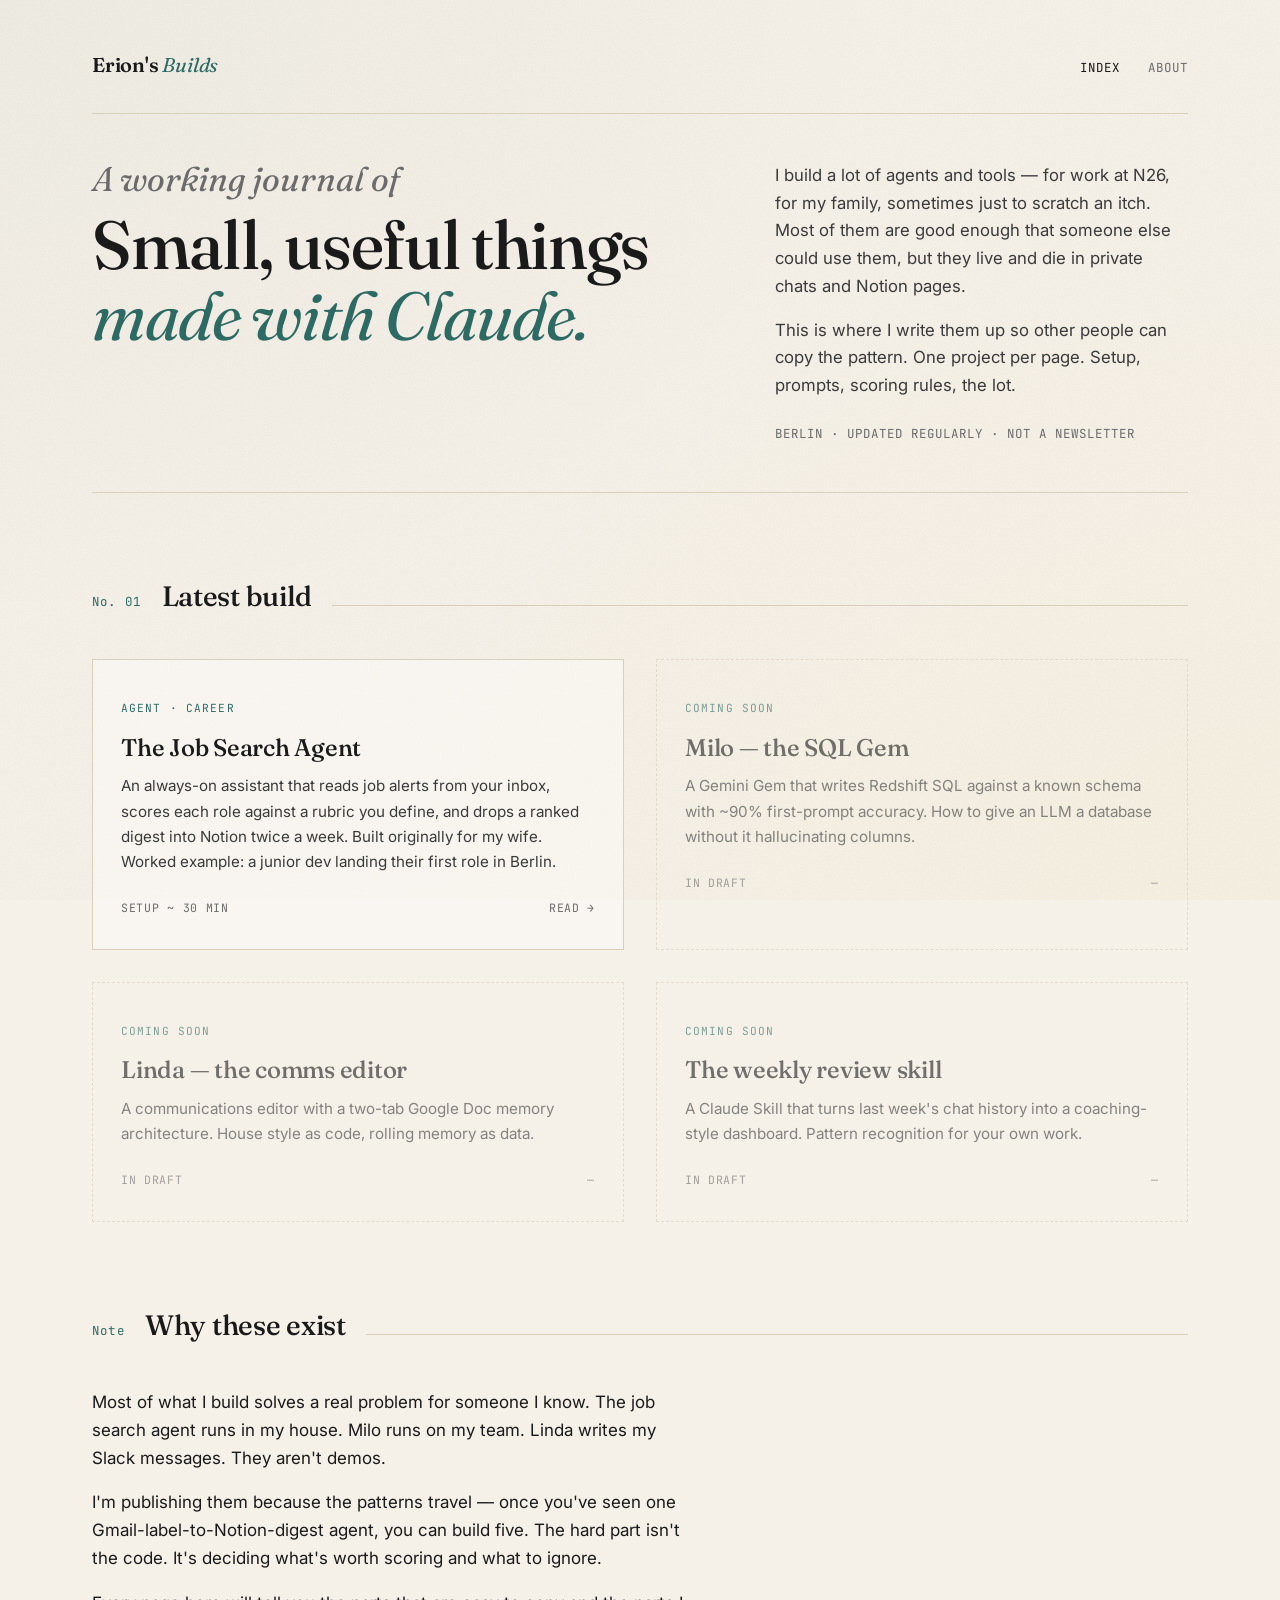
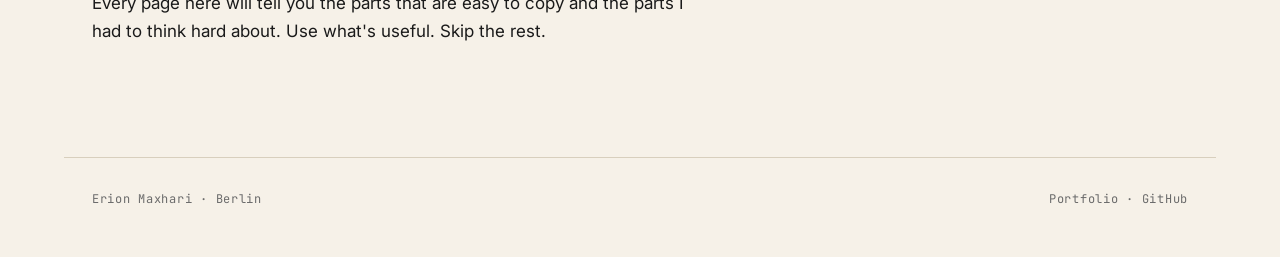
==== index.html @ 2367ac57 "Add files via upload" ====
<!doctype html>
<html lang="en">
<head>
<meta charset="utf-8" />
<meta name="viewport" content="width=device-width,initial-scale=1" />
<title>Erion's Builds — a journal of small, useful things made with Claude</title>
<meta name="description" content="A journal of agents, tools, and small useful things Erion Maxhari builds with Claude. Replication guides for each one." />
<link rel="stylesheet" href="styles.css" />
</head>
<body>

<div class="shell">

  <header class="topnav">
    <a class="brand" href="index.html">Erion's <em>Builds</em></a>
    <nav>
      <a href="index.html" class="current">Index</a>
      <a href="https://mexiro.github.io/erionmaxhari" target="_blank" rel="noopener">About</a>
    </nav>
  </header>

  <section class="hero">
    <h1>
      <span class="small">A working journal of</span>
      Small, useful things <em>made with Claude.</em>
    </h1>
    <div class="lede">
      <p>I build a lot of agents and tools — for work at N26, for my family, sometimes just to scratch an itch. Most of them are good enough that someone else could use them, but they live and die in private chats and Notion pages.</p>
      <p>This is where I write them up so other people can copy the pattern. One project per page. Setup, prompts, scoring rules, the lot.</p>
      <p class="meta">Berlin · Updated regularly · Not a newsletter</p>
    </div>
  </section>

  <div class="section-head">
    <span class="num">No. 01</span>
    <h2>Latest build</h2>
    <span class="rule"></span>
  </div>

  <div class="builds">

    <a class="build" href="job-search-agent.html">
      <span class="tag">Agent · Career</span>
      <h3>The Job Search Agent</h3>
      <p>An always-on assistant that reads job alerts from your inbox, scores each role against a rubric you define, and drops a ranked digest into Notion twice a week. Built originally for my wife. Worked example: a junior dev landing their first role in Berlin.</p>
      <div class="meta">
        <span>Setup ~ 30 min</span>
        <span>Read →</span>
      </div>
    </a>

    <div class="build coming">
      <span class="tag">Coming soon</span>
      <h3>Milo — the SQL Gem</h3>
      <p>A Gemini Gem that writes Redshift SQL against a known schema with ~90% first-prompt accuracy. How to give an LLM a database without it hallucinating columns.</p>
      <div class="meta">
        <span>In draft</span>
        <span>—</span>
      </div>
    </div>

    <div class="build coming">
      <span class="tag">Coming soon</span>
      <h3>Linda — the comms editor</h3>
      <p>A communications editor with a two-tab Google Doc memory architecture. House style as code, rolling memory as data.</p>
      <div class="meta">
        <span>In draft</span>
        <span>—</span>
      </div>
    </div>

    <div class="build coming">
      <span class="tag">Coming soon</span>
      <h3>The weekly review skill</h3>
      <p>A Claude Skill that turns last week's chat history into a coaching-style dashboard. Pattern recognition for your own work.</p>
      <div class="meta">
        <span>In draft</span>
        <span>—</span>
      </div>
    </div>

  </div>

  <div class="section-head">
    <span class="num">Note</span>
    <h2>Why these exist</h2>
    <span class="rule"></span>
  </div>

  <div class="read body">
    <p>Most of what I build solves a real problem for someone I know. The job search agent runs in my house. Milo runs on my team. Linda writes my Slack messages. They aren't demos.</p>
    <p>I'm publishing them because the patterns travel — once you've seen one Gmail-label-to-Notion-digest agent, you can build five. The hard part isn't the code. It's deciding what's worth scoring and what to ignore.</p>
    <p>Every page here will tell you the parts that are easy to copy and the parts I had to think hard about. Use what's useful. Skip the rest.</p>
  </div>

</div>

<footer>
  <span>Erion Maxhari · Berlin</span>
  <span><a href="https://mexiro.github.io/erionmaxhari">Portfolio</a> · <a href="https://github.com/mexiro">GitHub</a></span>
</footer>

</body>
</html>
---- styles.css ----
/* =========================================================
   Erion's Builds — shared stylesheet
   Aesthetic: editorial journal, warm paper, ink, single accent
   ========================================================= */

@import url('https://fonts.googleapis.com/css2?family=Fraunces:opsz,wght@9..144,400;9..144,500;9..144,600;9..144,700&family=Inter:wght@400;500;600&family=JetBrains+Mono:wght@400;500&display=swap');

:root {
  /* Palette: warm paper, deep ink, one accent (a desaturated teal — quiet, not corporate) */
  --paper:        #f6f1e8;
  --paper-deep:   #ece4d3;
  --ink:          #1a1a1a;
  --ink-soft:     #3a3a3a;
  --ink-muted:    #6b6b6b;
  --rule:         #d8cfbd;
  --accent:       #2d6a64;
  --accent-soft:  #cfe1de;
  --highlight:    #f3d77a;

  /* Typography */
  --font-display: 'Fraunces', 'Georgia', serif;
  --font-body:    'Inter', system-ui, sans-serif;
  --font-mono:    'JetBrains Mono', 'Menlo', monospace;

  /* Layout */
  --max-w:        72rem;
  --read-w:       38rem;
}

* { box-sizing: border-box; margin: 0; padding: 0; }

html { scroll-behavior: smooth; }

body {
  background: var(--paper);
  color: var(--ink);
  font-family: var(--font-body);
  font-size: 17px;
  line-height: 1.65;
  -webkit-font-smoothing: antialiased;
  background-image:
    radial-gradient(ellipse at top left, rgba(45, 106, 100, 0.04), transparent 50%),
    radial-gradient(ellipse at bottom right, rgba(243, 215, 122, 0.06), transparent 50%);
  background-attachment: fixed;
  min-height: 100vh;
}

/* Subtle paper grain */
body::before {
  content: '';
  position: fixed;
  inset: 0;
  pointer-events: none;
  z-index: 1;
  opacity: 0.4;
  background-image: url("data:image/svg+xml,%3Csvg xmlns='http://www.w3.org/2000/svg' width='200' height='200'%3E%3Cfilter id='n'%3E%3CfeTurbulence type='fractalNoise' baseFrequency='0.85' numOctaves='2' /%3E%3CfeColorMatrix values='0 0 0 0 0.1 0 0 0 0 0.1 0 0 0 0 0.1 0 0 0 0.08 0'/%3E%3C/filter%3E%3Crect width='100%25' height='100%25' filter='url(%23n)'/%3E%3C/svg%3E");
  mix-blend-mode: multiply;
}

/* ===== Layout ===== */
.shell {
  position: relative;
  z-index: 2;
  max-width: var(--max-w);
  margin: 0 auto;
  padding: 3rem 1.75rem 6rem;
}

.read {
  max-width: var(--read-w);
}

/* ===== Top nav ===== */
.topnav {
  display: flex;
  justify-content: space-between;
  align-items: baseline;
  padding-bottom: 2rem;
  border-bottom: 1px solid var(--rule);
  margin-bottom: 3rem;
}

.topnav .brand {
  font-family: var(--font-display);
  font-weight: 600;
  font-size: 1.25rem;
  letter-spacing: -0.01em;
  text-decoration: none;
  color: var(--ink);
}

.topnav .brand em {
  font-style: italic;
  color: var(--accent);
  font-weight: 400;
}

.topnav nav {
  display: flex;
  gap: 1.75rem;
  font-family: var(--font-mono);
  font-size: 0.78rem;
  text-transform: uppercase;
  letter-spacing: 0.08em;
}

.topnav nav a {
  color: var(--ink-muted);
  text-decoration: none;
  transition: color 0.2s;
}

.topnav nav a:hover { color: var(--accent); }
.topnav nav a.current { color: var(--ink); }

/* ===== Hero (homepage) ===== */
.hero {
  display: grid;
  grid-template-columns: 1fr;
  gap: 2rem;
  margin-bottom: 5rem;
  padding-bottom: 3rem;
  border-bottom: 1px solid var(--rule);
}

@media (min-width: 720px) {
  .hero { grid-template-columns: 3fr 2fr; gap: 4rem; }
}

.hero h1 {
  font-family: var(--font-display);
  font-weight: 500;
  font-size: clamp(2.5rem, 6vw, 4.25rem);
  line-height: 1.04;
  letter-spacing: -0.02em;
}

.hero h1 em {
  font-style: italic;
  font-weight: 400;
  color: var(--accent);
}

.hero h1 .small {
  display: block;
  font-size: 0.5em;
  font-weight: 400;
  font-style: italic;
  color: var(--ink-muted);
  margin-bottom: 0.75rem;
  letter-spacing: 0;
}

.hero .lede {
  font-size: 1.05rem;
  color: var(--ink-soft);
  align-self: end;
}

.hero .lede p + p { margin-top: 1rem; }

.hero .lede .meta {
  font-family: var(--font-mono);
  font-size: 0.78rem;
  text-transform: uppercase;
  letter-spacing: 0.08em;
  color: var(--ink-muted);
  margin-top: 1.5rem;
}

/* ===== Section heading (homepage) ===== */
.section-head {
  display: flex;
  align-items: baseline;
  gap: 1.25rem;
  margin-bottom: 2.5rem;
}

.section-head .num {
  font-family: var(--font-mono);
  font-size: 0.78rem;
  letter-spacing: 0.1em;
  color: var(--accent);
}

.section-head h2 {
  font-family: var(--font-display);
  font-weight: 500;
  font-size: 1.75rem;
  letter-spacing: -0.01em;
}

.section-head .rule {
  flex: 1;
  height: 1px;
  background: var(--rule);
}

/* ===== Build cards ===== */
.builds {
  display: grid;
  gap: 1.5rem;
  margin-bottom: 5rem;
}

@media (min-width: 720px) {
  .builds { grid-template-columns: repeat(2, 1fr); gap: 2rem; }
}

.build {
  position: relative;
  display: block;
  padding: 2rem 1.75rem;
  background: rgba(255, 255, 255, 0.4);
  border: 1px solid var(--rule);
  text-decoration: none;
  color: var(--ink);
  transition: transform 0.25s ease, box-shadow 0.25s ease, border-color 0.25s ease;
}

.build:hover {
  transform: translateY(-3px);
  box-shadow: 0 12px 30px -12px rgba(26, 26, 26, 0.18);
  border-color: var(--accent);
}

.build .tag {
  display: inline-block;
  font-family: var(--font-mono);
  font-size: 0.7rem;
  text-transform: uppercase;
  letter-spacing: 0.1em;
  color: var(--accent);
  margin-bottom: 1rem;
}

.build h3 {
  font-family: var(--font-display);
  font-weight: 500;
  font-size: 1.5rem;
  line-height: 1.15;
  letter-spacing: -0.01em;
  margin-bottom: 0.75rem;
}

.build p {
  color: var(--ink-soft);
  font-size: 0.95rem;
  margin-bottom: 1.5rem;
}

.build .meta {
  display: flex;
  justify-content: space-between;
  font-family: var(--font-mono);
  font-size: 0.72rem;
  letter-spacing: 0.06em;
  text-transform: uppercase;
  color: var(--ink-muted);
}

.build.coming {
  background: transparent;
  border-style: dashed;
  pointer-events: none;
  opacity: 0.6;
}

/* ===== Article (project page) ===== */
.article-head {
  margin-bottom: 3.5rem;
  padding-bottom: 2.5rem;
  border-bottom: 1px solid var(--rule);
}

.article-head .kicker {
  font-family: var(--font-mono);
  font-size: 0.78rem;
  text-transform: uppercase;
  letter-spacing: 0.1em;
  color: var(--accent);
  margin-bottom: 1rem;
}

.article-head h1 {
  font-family: var(--font-display);
  font-weight: 500;
  font-size: clamp(2.25rem, 5vw, 3.5rem);
  line-height: 1.05;
  letter-spacing: -0.02em;
  margin-bottom: 1.25rem;
}

.article-head h1 em { font-style: italic; color: var(--accent); }

.article-head .standfirst {
  font-family: var(--font-display);
  font-weight: 400;
  font-style: italic;
  font-size: 1.25rem;
  line-height: 1.5;
  color: var(--ink-soft);
  max-width: var(--read-w);
}

.article-head .byline {
  display: flex;
  gap: 1.5rem;
  margin-top: 2rem;
  font-family: var(--font-mono);
  font-size: 0.78rem;
  text-transform: uppercase;
  letter-spacing: 0.08em;
  color: var(--ink-muted);
}

.article-head .byline span:not(:first-child)::before {
  content: '·';
  margin-right: 1.5rem;
  color: var(--rule);
}

/* ===== TOC ===== */
.toc {
  background: rgba(255, 255, 255, 0.5);
  border: 1px solid var(--rule);
  padding: 1.5rem 1.75rem;
  margin-bottom: 3.5rem;
  max-width: var(--read-w);
}

.toc h4 {
  font-family: var(--font-mono);
  font-size: 0.75rem;
  text-transform: uppercase;
  letter-spacing: 0.1em;
  color: var(--ink-muted);
  margin-bottom: 0.75rem;
}

.toc ol {
  list-style: none;
  counter-reset: toc;
}

.toc li {
  counter-increment: toc;
  padding: 0.4rem 0;
  border-bottom: 1px dotted var(--rule);
}

.toc li:last-child { border-bottom: none; }

.toc li::before {
  content: counter(toc, decimal-leading-zero);
  font-family: var(--font-mono);
  font-size: 0.75rem;
  color: var(--accent);
  margin-right: 0.85rem;
}

.toc a {
  color: var(--ink);
  text-decoration: none;
  font-size: 0.95rem;
}

.toc a:hover { color: var(--accent); }

/* ===== Article body ===== */
.body {
  max-width: var(--read-w);
}

.body section { margin-bottom: 3.5rem; }

.body h2 {
  font-family: var(--font-display);
  font-weight: 500;
  font-size: 1.85rem;
  letter-spacing: -0.01em;
  margin-bottom: 1rem;
  padding-bottom: 0.5rem;
  border-bottom: 2px solid var(--ink);
  display: inline-block;
}

.body h2 .num {
  font-family: var(--font-mono);
  font-size: 0.7em;
  font-weight: 400;
  color: var(--accent);
  margin-right: 0.6rem;
  vertical-align: 0.15em;
}

.body h3 {
  font-family: var(--font-display);
  font-weight: 600;
  font-size: 1.25rem;
  margin-top: 2rem;
  margin-bottom: 0.75rem;
}

.body h4 {
  font-family: var(--font-mono);
  font-size: 0.8rem;
  text-transform: uppercase;
  letter-spacing: 0.08em;
  color: var(--accent);
  margin-top: 1.5rem;
  margin-bottom: 0.5rem;
}

.body p { margin-bottom: 1rem; }

.body p + p { margin-top: 0; }

.body ul, .body ol {
  margin: 0.5rem 0 1.25rem 1.25rem;
}

.body li { margin-bottom: 0.4rem; padding-left: 0.4rem; }

.body strong { font-weight: 600; color: var(--ink); }

.body a {
  color: var(--accent);
  text-decoration: underline;
  text-decoration-thickness: 1px;
  text-underline-offset: 3px;
}

.body code {
  font-family: var(--font-mono);
  font-size: 0.88em;
  background: var(--paper-deep);
  padding: 0.1em 0.4em;
  border-radius: 2px;
}

/* Pull-quote / callout */
.callout {
  border-left: 3px solid var(--accent);
  padding: 0.5rem 0 0.5rem 1.25rem;
  margin: 1.5rem 0;
  font-style: italic;
  color: var(--ink-soft);
}

.callout strong {
  font-style: normal;
  font-family: var(--font-mono);
  font-size: 0.78rem;
  text-transform: uppercase;
  letter-spacing: 0.08em;
  color: var(--accent);
  display: block;
  margin-bottom: 0.4rem;
  font-weight: 500;
}

/* Code block */
pre {
  font-family: var(--font-mono);
  font-size: 0.82rem;
  line-height: 1.55;
  background: #1a1a1a;
  color: #e8e2d3;
  padding: 1.5rem;
  margin: 1.5rem 0;
  overflow-x: auto;
  border-radius: 2px;
  border-left: 3px solid var(--accent);
}

pre code { background: transparent; padding: 0; color: inherit; font-size: inherit; }

pre .comment { color: #8a8472; font-style: italic; }
pre .key { color: #f3d77a; }
pre .punct { color: #6b6b6b; }

/* Step block */
.steps {
  list-style: none;
  margin: 1.5rem 0 !important;
  padding: 0;
  counter-reset: step;
}

.steps > li {
  counter-increment: step;
  position: relative;
  padding: 1.25rem 1.25rem 1.25rem 3.25rem;
  margin-bottom: 0.75rem !important;
  background: rgba(255, 255, 255, 0.4);
  border-left: 2px solid var(--rule);
}

.steps > li::before {
  content: counter(step, decimal-leading-zero);
  position: absolute;
  left: 1rem;
  top: 1.25rem;
  font-family: var(--font-mono);
  font-size: 0.85rem;
  font-weight: 500;
  color: var(--accent);
}

.steps > li strong { display: block; margin-bottom: 0.3rem; }

/* Scoring rubric table */
.rubric {
  width: 100%;
  border-collapse: collapse;
  margin: 1.5rem 0;
  font-size: 0.92rem;
}

.rubric th, .rubric td {
  text-align: left;
  padding: 0.75rem 0.85rem;
  border-bottom: 1px solid var(--rule);
  vertical-align: top;
}

.rubric th {
  font-family: var(--font-mono);
  font-size: 0.72rem;
  text-transform: uppercase;
  letter-spacing: 0.08em;
  color: var(--ink-muted);
  font-weight: 500;
  border-bottom: 1px solid var(--ink);
}

.rubric td:first-child { font-weight: 500; }
.rubric td:last-child { text-align: right; font-family: var(--font-mono); font-size: 0.85rem; color: var(--accent); }

/* Mock digest panel */
.digest {
  background: #fff;
  border: 1px solid var(--rule);
  padding: 1.5rem;
  margin: 1.5rem 0;
  font-size: 0.9rem;
  box-shadow: 0 4px 18px -8px rgba(26, 26, 26, 0.12);
}

.digest .digest-head {
  display: flex;
  justify-content: space-between;
  align-items: baseline;
  border-bottom: 1px solid var(--rule);
  padding-bottom: 0.6rem;
  margin-bottom: 1rem;
}

.digest .digest-head .title {
  font-family: var(--font-display);
  font-weight: 600;
  font-size: 1.05rem;
}

.digest .digest-head .date {
  font-family: var(--font-mono);
  font-size: 0.72rem;
  color: var(--ink-muted);
  letter-spacing: 0.06em;
}

.digest .job {
  padding: 0.85rem 0;
  border-bottom: 1px dotted var(--rule);
}

.digest .job:last-child { border-bottom: none; }

.digest .job-head {
  display: flex;
  justify-content: space-between;
  margin-bottom: 0.3rem;
}

.digest .job-head .role { font-weight: 600; }

.digest .score {
  font-family: var(--font-mono);
  font-size: 0.85rem;
  padding: 0.15rem 0.5rem;
  border-radius: 2px;
}

.digest .score.high { background: var(--accent-soft); color: var(--accent); }
.digest .score.med  { background: #f3e7c2; color: #8a6c1f; }
.digest .score.low  { background: #e8dcdc; color: #884a4a; }

.digest .job .meta {
  font-family: var(--font-mono);
  font-size: 0.72rem;
  color: var(--ink-muted);
  letter-spacing: 0.04em;
  margin-bottom: 0.4rem;
}

.digest .job .why { font-size: 0.88rem; color: var(--ink-soft); }

/* Footer */
footer {
  position: relative;
  z-index: 2;
  max-width: var(--max-w);
  margin: 0 auto;
  padding: 2rem 1.75rem 3rem;
  border-top: 1px solid var(--rule);
  display: flex;
  justify-content: space-between;
  font-family: var(--font-mono);
  font-size: 0.75rem;
  color: var(--ink-muted);
  letter-spacing: 0.06em;
}

footer a { color: var(--ink-muted); text-decoration: none; }
footer a:hover { color: var(--accent); }

/* Reveal animation */
@keyframes rise {
  from { opacity: 0; transform: translateY(12px); }
  to   { opacity: 1; transform: translateY(0); }
}

.hero, .section-head, .builds, .article-head, .toc, .body section {
  animation: rise 0.7s ease backwards;
}

.section-head { animation-delay: 0.1s; }
.builds       { animation-delay: 0.2s; }

@media (max-width: 600px) {
  .topnav { flex-direction: column; gap: 1rem; align-items: flex-start; }
  .article-head .byline { flex-wrap: wrap; gap: 0.5rem 1.5rem; }
  .article-head .byline span:not(:first-child)::before { display: none; }
}
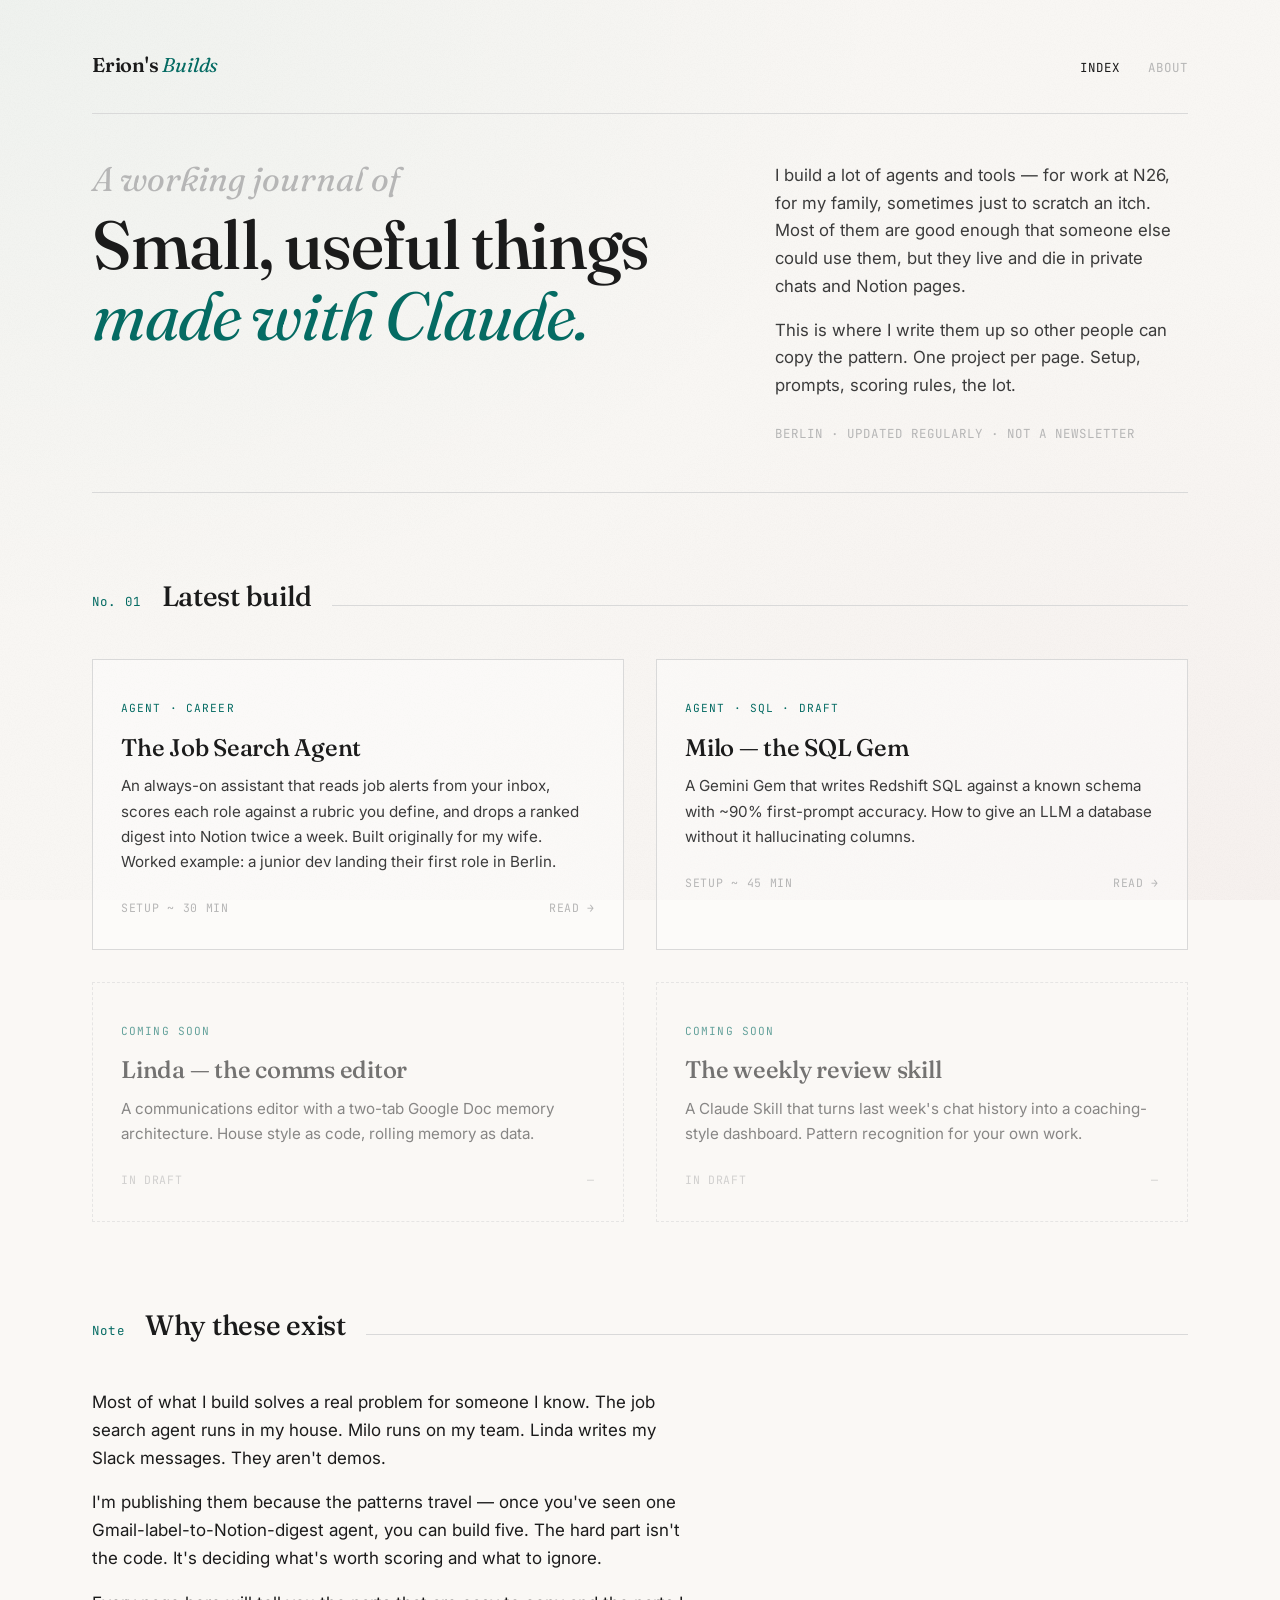
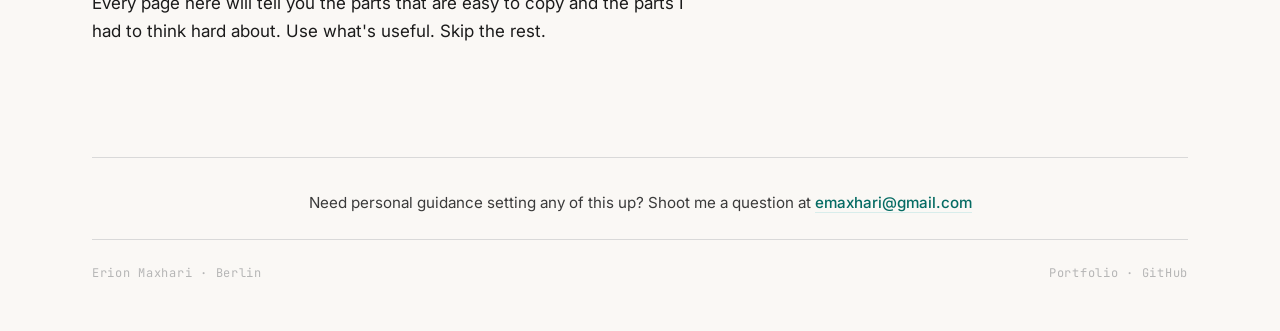
==== commit cf593969: "Add files via upload" ====
--- a/index.html
+++ b/index.html
@@ -49,15 +49,15 @@
       </div>
     </a>
 
-    <div class="build coming">
-      <span class="tag">Coming soon</span>
+    <a class="build" href="milo-sql-gem.html">
+      <span class="tag">Agent · SQL · Draft</span>
       <h3>Milo — the SQL Gem</h3>
       <p>A Gemini Gem that writes Redshift SQL against a known schema with ~90% first-prompt accuracy. How to give an LLM a database without it hallucinating columns.</p>
       <div class="meta">
-        <span>In draft</span>
-        <span>—</span>
+        <span>Setup ~ 45 min</span>
+        <span>Read →</span>
       </div>
-    </div>
+    </a>
 
     <div class="build coming">
       <span class="tag">Coming soon</span>
@@ -96,8 +96,13 @@
 </div>
 
 <footer>
-  <span>Erion Maxhari · Berlin</span>
-  <span><a href="https://mexiro.github.io/erionmaxhari">Portfolio</a> · <a href="https://github.com/mexiro">GitHub</a></span>
+  <div class="footer-cta">
+    <p>Need personal guidance setting any of this up? Shoot me a question at <a href="mailto:emaxhari@gmail.com">emaxhari@gmail.com</a></p>
+  </div>
+  <div class="footer-links">
+    <span>Erion Maxhari · Berlin</span>
+    <span><a href="https://mexiro.github.io/erionmaxhari">Portfolio</a> · <a href="https://github.com/mexiro">GitHub</a></span>
+  </div>
 </footer>
 
 </body>
--- a/styles.css
+++ b/styles.css
@@ -6,16 +6,18 @@
 @import url('https://fonts.googleapis.com/css2?family=Fraunces:opsz,wght@9..144,400;9..144,500;9..144,600;9..144,700&family=Inter:wght@400;500;600&family=JetBrains+Mono:wght@400;500&display=swap');
 
 :root {
-  /* Palette: warm paper, deep ink, one accent (a desaturated teal — quiet, not corporate) */
-  --paper:        #f6f1e8;
-  --paper-deep:   #ece4d3;
-  --ink:          #1a1a1a;
-  --ink-soft:     #3a3a3a;
-  --ink-muted:    #6b6b6b;
-  --rule:         #d8cfbd;
-  --accent:       #2d6a64;
-  --accent-soft:  #cfe1de;
-  --highlight:    #f3d77a;
+  /* Palette: N26 brand — warm white base, teal accent, rose highlight */
+  --paper:        #FAF8F5;
+  --paper-deep:   #EDE7E0;
+  --ink:          #1b1b1b;
+  --ink-soft:     #3B3B3B;
+  --ink-muted:    #B6B6B6;
+  --rule:         #D9D9D9;
+  --accent:       #056B63;
+  --accent-soft:  #D8EDEB;
+  --accent-bright:#088177;
+  --highlight:    #B55B64;
+  --highlight-soft:#F5E1E3;
 
   /* Typography */
   --font-display: 'Fraunces', 'Georgia', serif;
@@ -39,8 +41,8 @@
   line-height: 1.65;
   -webkit-font-smoothing: antialiased;
   background-image:
-    radial-gradient(ellipse at top left, rgba(45, 106, 100, 0.04), transparent 50%),
-    radial-gradient(ellipse at bottom right, rgba(243, 215, 122, 0.06), transparent 50%);
+    radial-gradient(ellipse at top left, rgba(8, 129, 119, 0.04), transparent 50%),
+    radial-gradient(ellipse at bottom right, rgba(181, 91, 100, 0.04), transparent 50%);
   background-attachment: fixed;
   min-height: 100vh;
 }
@@ -464,21 +466,24 @@
 pre {
   font-family: var(--font-mono);
   font-size: 0.82rem;
-  line-height: 1.55;
-  background: #1a1a1a;
-  color: #e8e2d3;
-  padding: 1.5rem;
+  line-height: 1.65;
+  background: var(--paper-deep);
+  color: var(--ink);
+  padding: 1.5rem 1.75rem;
   margin: 1.5rem 0;
   overflow-x: auto;
-  border-radius: 2px;
-  border-left: 3px solid var(--accent);
+  border-radius: 3px;
+  border-left: 3px solid var(--accent-bright);
+  border-top: 1px solid var(--rule);
+  border-right: 1px solid var(--rule);
+  border-bottom: 1px solid var(--rule);
 }
 
 pre code { background: transparent; padding: 0; color: inherit; font-size: inherit; }
 
-pre .comment { color: #8a8472; font-style: italic; }
-pre .key { color: #f3d77a; }
-pre .punct { color: #6b6b6b; }
+pre .comment { color: var(--ink-muted); font-style: italic; }
+pre .key { color: var(--accent); font-weight: 500; }
+pre .punct { color: var(--ink-muted); }
 
 /* Step block */
 .steps {
@@ -593,8 +598,8 @@
 }
 
 .digest .score.high { background: var(--accent-soft); color: var(--accent); }
-.digest .score.med  { background: #f3e7c2; color: #8a6c1f; }
-.digest .score.low  { background: #e8dcdc; color: #884a4a; }
+.digest .score.med  { background: var(--highlight-soft); color: var(--highlight); }
+.digest .score.low  { background: #e8e2d8; color: var(--ink-muted); }
 
 .digest .job .meta {
   font-family: var(--font-mono);
@@ -612,14 +617,43 @@
   z-index: 2;
   max-width: var(--max-w);
   margin: 0 auto;
-  padding: 2rem 1.75rem 3rem;
+  padding: 0 1.75rem 3rem;
+  font-family: var(--font-mono);
+  font-size: 0.75rem;
+  color: var(--ink-muted);
+  letter-spacing: 0.06em;
+}
+
+.footer-cta {
   border-top: 1px solid var(--rule);
+  padding: 2rem 0 1.5rem;
+  text-align: center;
+}
+
+.footer-cta p {
+  font-family: var(--font-body);
+  font-size: 0.95rem;
+  letter-spacing: 0;
+  color: var(--ink-soft);
+}
+
+.footer-cta a {
+  color: var(--accent);
+  text-decoration: none;
+  font-weight: 500;
+  border-bottom: 1px solid var(--accent-soft);
+  transition: border-color 0.2s;
+}
+
+.footer-cta a:hover {
+  border-color: var(--accent);
+}
+
+.footer-links {
   display: flex;
   justify-content: space-between;
-  font-family: var(--font-mono);
-  font-size: 0.75rem;
-  color: var(--ink-muted);
-  letter-spacing: 0.06em;
+  padding-top: 1.5rem;
+  border-top: 1px solid var(--rule);
 }
 
 footer a { color: var(--ink-muted); text-decoration: none; }
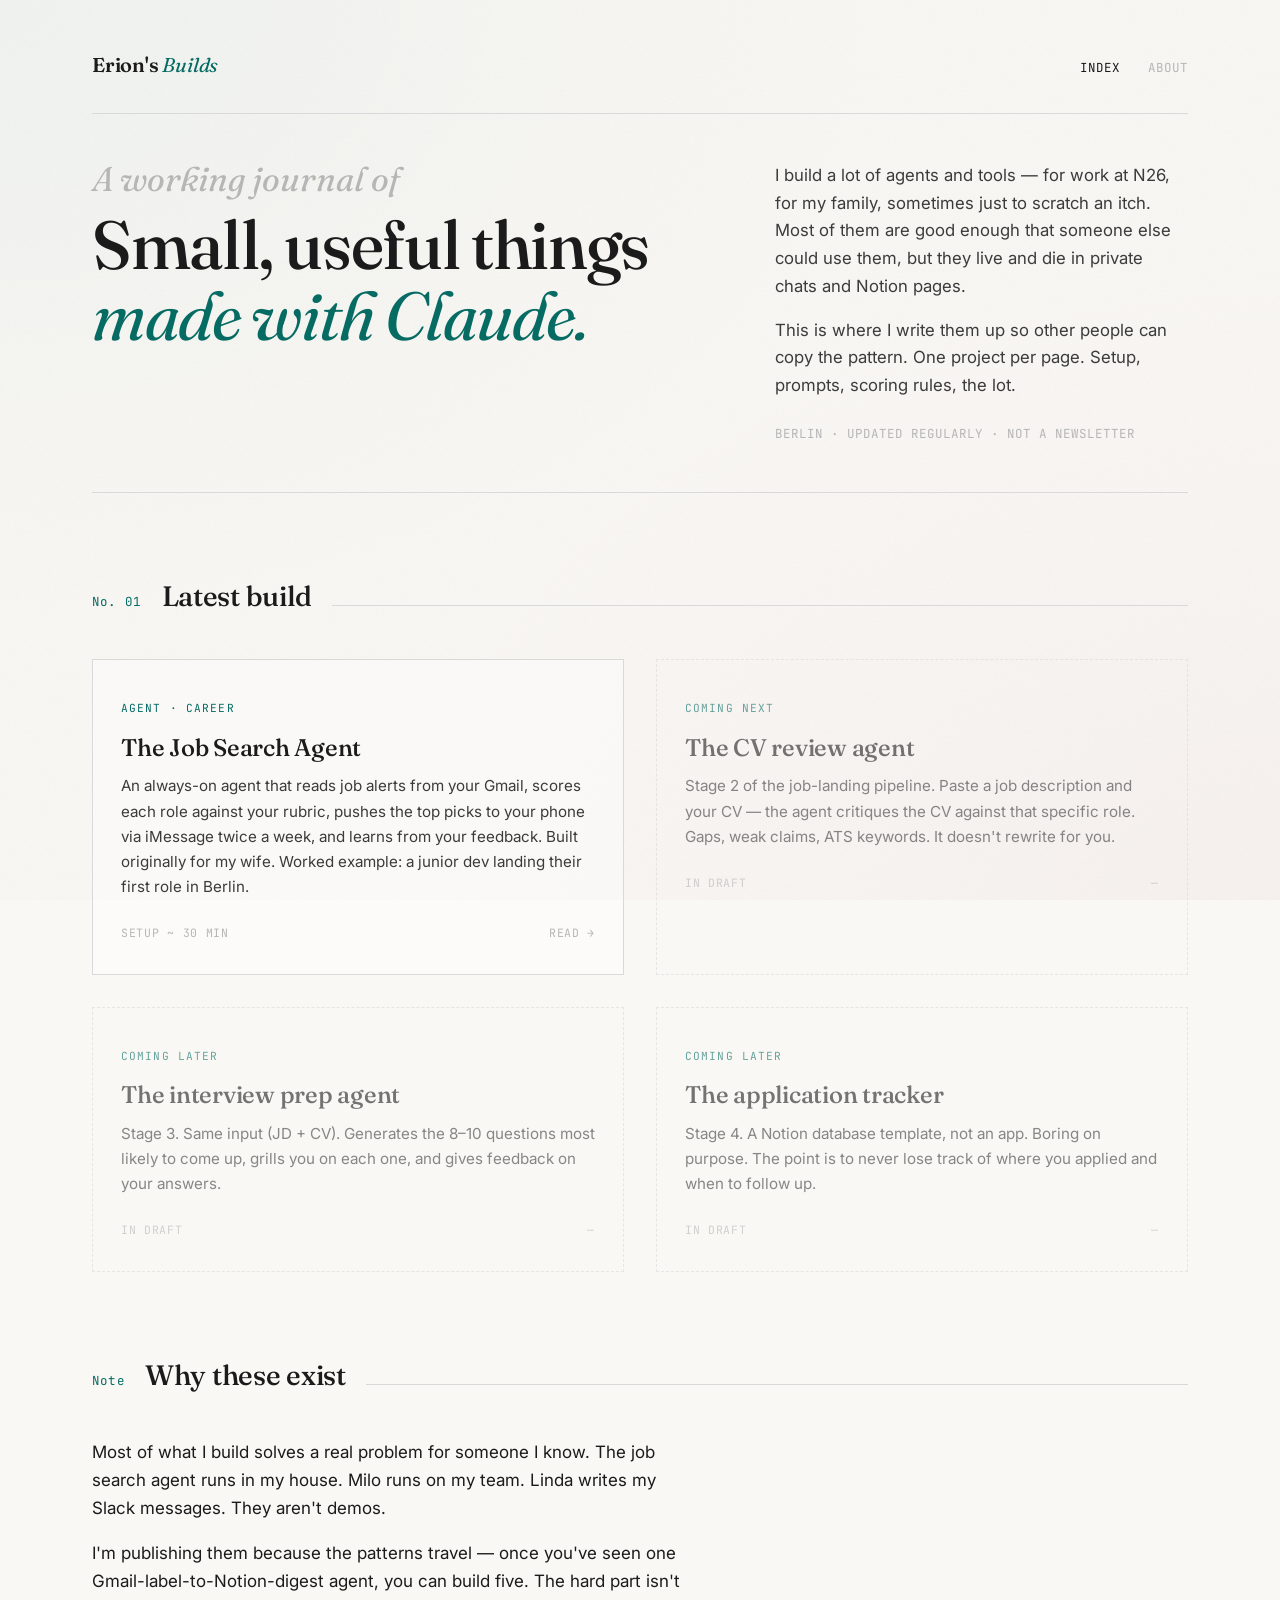
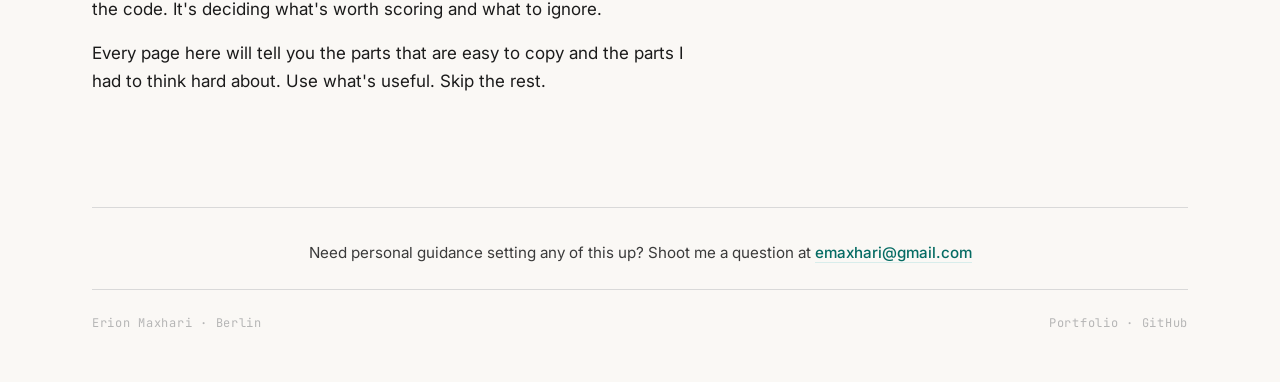
==== commit f91b6ebb: "Add files via upload" ====
--- a/index.html
+++ b/index.html
@@ -42,27 +42,17 @@
     <a class="build" href="job-search-agent.html">
       <span class="tag">Agent · Career</span>
       <h3>The Job Search Agent</h3>
-      <p>An always-on assistant that reads job alerts from your inbox, scores each role against a rubric you define, and drops a ranked digest into Notion twice a week. Built originally for my wife. Worked example: a junior dev landing their first role in Berlin.</p>
+      <p>An always-on agent that reads job alerts from your Gmail, scores each role against your rubric, pushes the top picks to your phone via iMessage twice a week, and learns from your feedback. Built originally for my wife. Worked example: a junior dev landing their first role in Berlin.</p>
       <div class="meta">
         <span>Setup ~ 30 min</span>
         <span>Read →</span>
       </div>
     </a>
 
-    <a class="build" href="milo-sql-gem.html">
-      <span class="tag">Agent · SQL · Draft</span>
-      <h3>Milo — the SQL Gem</h3>
-      <p>A Gemini Gem that writes Redshift SQL against a known schema with ~90% first-prompt accuracy. How to give an LLM a database without it hallucinating columns.</p>
-      <div class="meta">
-        <span>Setup ~ 45 min</span>
-        <span>Read →</span>
-      </div>
-    </a>
-
     <div class="build coming">
-      <span class="tag">Coming soon</span>
-      <h3>Linda — the comms editor</h3>
-      <p>A communications editor with a two-tab Google Doc memory architecture. House style as code, rolling memory as data.</p>
+      <span class="tag">Coming next</span>
+      <h3>The CV review agent</h3>
+      <p>Stage 2 of the job-landing pipeline. Paste a job description and your CV — the agent critiques the CV against that specific role. Gaps, weak claims, ATS keywords. It doesn't rewrite for you.</p>
       <div class="meta">
         <span>In draft</span>
         <span>—</span>
@@ -70,9 +60,19 @@
     </div>
 
     <div class="build coming">
-      <span class="tag">Coming soon</span>
-      <h3>The weekly review skill</h3>
-      <p>A Claude Skill that turns last week's chat history into a coaching-style dashboard. Pattern recognition for your own work.</p>
+      <span class="tag">Coming later</span>
+      <h3>The interview prep agent</h3>
+      <p>Stage 3. Same input (JD + CV). Generates the 8–10 questions most likely to come up, grills you on each one, and gives feedback on your answers.</p>
+      <div class="meta">
+        <span>In draft</span>
+        <span>—</span>
+      </div>
+    </div>
+
+    <div class="build coming">
+      <span class="tag">Coming later</span>
+      <h3>The application tracker</h3>
+      <p>Stage 4. A Notion database template, not an app. Boring on purpose. The point is to never lose track of where you applied and when to follow up.</p>
       <div class="meta">
         <span>In draft</span>
         <span>—</span>
--- a/styles.css
+++ b/styles.css
@@ -677,3 +677,183 @@
   .article-head .byline { flex-wrap: wrap; gap: 0.5rem 1.5rem; }
   .article-head .byline span:not(:first-child)::before { display: none; }
 }
+
+/* ===== Flow diagram ===== */
+.flow {
+  margin: 0 0 4rem;
+  padding: 2rem 1.5rem 1.5rem;
+  background: rgba(255, 255, 255, 0.5);
+  border: 1px solid var(--rule);
+  border-radius: 3px;
+  overflow-x: auto;
+}
+
+.flow figcaption {
+  font-family: var(--font-mono);
+  font-size: 0.72rem;
+  text-transform: uppercase;
+  letter-spacing: 0.12em;
+  color: var(--ink-muted);
+  text-align: center;
+  margin-bottom: 1.25rem;
+}
+
+.flow svg {
+  display: block;
+  width: 100%;
+  height: auto;
+  min-width: 720px;
+}
+
+.flow-box {
+  fill: var(--paper);
+  stroke: var(--ink);
+  stroke-width: 1.2;
+}
+
+.flow-source {
+  fill: var(--paper-deep);
+  stroke: var(--ink-muted);
+  stroke-width: 1;
+}
+
+.flow-gmail {
+  fill: #fff;
+  stroke: var(--ink);
+  stroke-width: 1.2;
+}
+
+.flow-claude {
+  fill: var(--accent-soft);
+  stroke: var(--accent);
+  stroke-width: 1.5;
+}
+
+.flow-output {
+  fill: #fff;
+  stroke: var(--accent);
+  stroke-width: 1.2;
+}
+
+.flow-feedback {
+  fill: var(--highlight-soft);
+  stroke: var(--highlight);
+  stroke-width: 1.2;
+}
+
+.flow-divider {
+  stroke: var(--accent);
+  stroke-width: 0.8;
+  opacity: 0.4;
+}
+
+.flow-arrow {
+  stroke: var(--accent);
+  stroke-width: 1.5;
+  fill: none;
+}
+
+.flow-arrow-soft {
+  stroke: var(--highlight);
+  stroke-width: 1.5;
+  fill: none;
+  stroke-dasharray: 4 3;
+}
+
+.flow-label {
+  font-family: var(--font-body);
+  font-size: 13px;
+  fill: var(--ink);
+  text-anchor: middle;
+}
+
+.flow-strong {
+  font-weight: 600;
+  font-size: 14px;
+}
+
+.flow-label-small {
+  font-family: var(--font-mono);
+  font-size: 11px;
+  fill: var(--ink-soft);
+  text-anchor: middle;
+}
+
+.flow-stage-label {
+  font-family: var(--font-mono);
+  font-size: 10px;
+  letter-spacing: 0.12em;
+  fill: var(--ink-muted);
+  text-anchor: middle;
+  text-transform: uppercase;
+}
+
+.flow-stage-label-rose {
+  font-family: var(--font-mono);
+  font-size: 10px;
+  letter-spacing: 0.12em;
+  fill: var(--highlight);
+  text-anchor: middle;
+  text-transform: uppercase;
+}
+
+.flow-loop-label {
+  font-family: var(--font-mono);
+  font-size: 10px;
+  fill: var(--highlight);
+  text-anchor: middle;
+  font-style: italic;
+}
+
+/* ===== What's next cards ===== */
+.next-grid {
+  display: grid;
+  gap: 1rem;
+  margin: 2rem 0 1rem;
+}
+
+@media (min-width: 600px) {
+  .next-grid { grid-template-columns: repeat(2, 1fr); }
+}
+
+.next-card {
+  background: rgba(255, 255, 255, 0.6);
+  border: 1px solid var(--rule);
+  border-left: 3px solid var(--accent);
+  padding: 1.25rem 1.4rem;
+}
+
+.next-card.next-coming {
+  border-left-color: var(--ink-muted);
+  opacity: 0.85;
+}
+
+.next-card .next-tag {
+  display: block;
+  font-family: var(--font-mono);
+  font-size: 0.68rem;
+  text-transform: uppercase;
+  letter-spacing: 0.1em;
+  color: var(--accent);
+  margin-bottom: 0.5rem;
+}
+
+.next-card.next-coming .next-tag { color: var(--ink-muted); }
+
+.next-card h3 {
+  font-family: var(--font-display);
+  font-weight: 600;
+  font-size: 1.15rem;
+  margin: 0 0 0.5rem;
+}
+
+.next-card p {
+  font-size: 0.9rem;
+  color: var(--ink-soft);
+  margin: 0;
+}
+
+@media (max-width: 720px) {
+  .flow { padding: 1.25rem 0.5rem; }
+  .flow svg { min-width: 700px; }
+}
